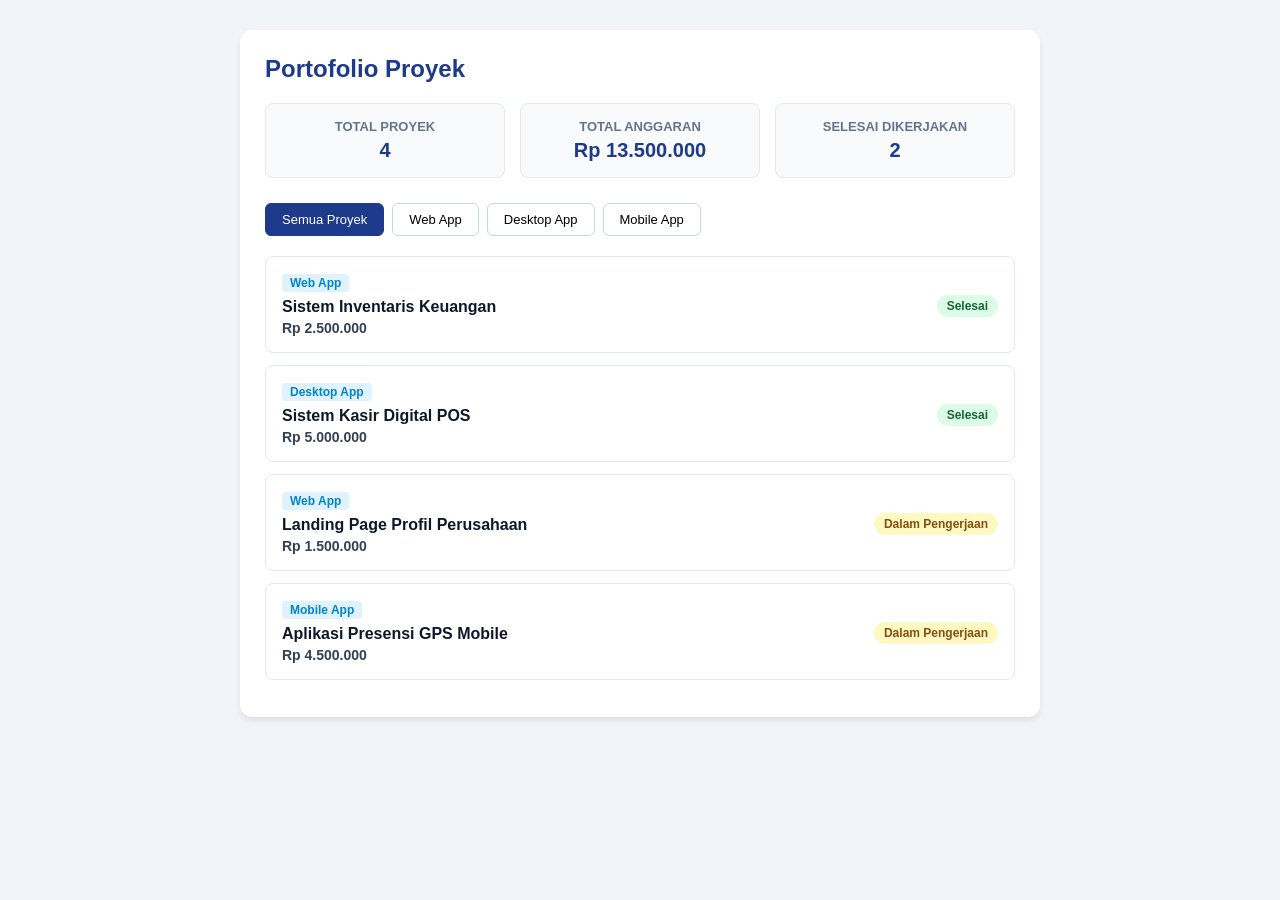
==== pertemuan_4/index.html @ dde12c88 "Menyelesaikan praktik modul 4 logika javascript & integrasi DOM" ====
<!DOCTYPE html>
<html lang="id">
<head>
  <meta charset="UTF-8">
  <meta name="viewport" content="width=device-width, initial-scale=1.0">
  <title>Dashboard Portofolio Proyek - Modul 4</title>
  <style>
    * {
      box-sizing: border-box;
      margin: 0;
      padding: 0;
      font-family: 'Segoe UI', Tahoma, Geneva, sans-serif;
    }

    body {
      background-color: #f1f5f9;
      color: #0f172a;
      padding: 30px 15px;
    }

    .container {
      max-width: 800px;
      margin: 0 auto;
      background: #ffffff;
      border-radius: 12px;
      padding: 25px;
      box-shadow: 0 4px 6px -1px rgba(0, 0, 0, 0.1);
    }

    h1 {
      color: #1e3a8a;
      font-size: 24px;
      margin-bottom: 5px;
    }

    p.subtitle {
      color: #64748b;
      margin-bottom: 20px;
      font-size: 14px;
    }

    .stats-grid {
      display: grid;
      grid-template-columns: repeat(auto-fit, minmax(200px, 1fr));
      gap: 15px;
      margin-bottom: 25px;
    }

    .stat-card {
      background: #f8fafc;
      border: 1px solid #e2e8f0;
      border-radius: 8px;
      padding: 15px;
      text-align: center;
    }

    .stat-card h3 {
      font-size: 13px;
      color: #64748b;
      text-transform: uppercase;
      margin-bottom: 5px;
    }

    .stat-card p {
      font-size: 20px;
      font-weight: bold;
      color: #1e3a8a;
    }

    .filter-group {
      display: flex;
      gap: 8px;
      margin-bottom: 20px;
      flex-wrap: wrap;
    }

    .btn-filter {
      padding: 8px 16px;
      border: 1px solid #cbd5e1;
      background: #ffffff;
      border-radius: 6px;
      cursor: pointer;
      font-size: 13px;
      font-weight: 500;
      transition: all 0.2s;
    }

    .btn-filter.active,
    .btn-filter:hover {
      background: #1e3a8a;
      color: #ffffff;
      border-color: #1e3a8a;
    }

    .project-card {
      border: 1px solid #e2e8f0;
      border-radius: 8px;
      padding: 16px;
      margin-bottom: 12px;
      display: flex;
      justify-content: space-between;
      align-items: center;
      background: #ffffff;
      transition: transform 0.15s ease;
    }

    .project-card:hover {
      transform: translateY(-2px);
      box-shadow: 0 4px 6px rgba(0, 0, 0, 0.05);
    }

    .project-info h4 {
      font-size: 16px;
      color: #0f172a;
      margin-bottom: 4px;
    }

    .project-category {
      display: inline-block;
      font-size: 12px;
      color: #0284c7;
      background: #e0f2fe;
      padding: 2px 8px;
      border-radius: 4px;
      margin-bottom: 6px;
      font-weight: 600;
    }

    .project-budget {
      font-size: 14px;
      color: #334155;
      font-weight: 600;
    }

    .badge {
      padding: 4px 10px;
      border-radius: 20px;
      font-size: 12px;
      font-weight: 600;
    }

    .badge-success {
      background: #dcfce7;
      color: #166534;
    }

    .badge-pending {
      background: #fef9c3;
      color: #854d0e;
    }
  </style>
</head>

<body>
  <div class="container">
    <h1>Portofolio Proyek</h1>

    <p class="subtitle">
    </p>

    <div class="stats-grid">
      <div class="stat-card">
        <h3>Total Proyek</h3>
        <p id="stat-total-projects">0</p>
      </div>

      <div class="stat-card">
        <h3>Total Anggaran</h3>
        <p id="stat-total-budget">Rp 0</p>
      </div>

      <div class="stat-card">
        <h3>Selesai Dikerjakan</h3>
        <p id="stat-completed-projects">0</p>
      </div>
    </div>

    <div class="filter-group">
      <button class="btn-filter active" data-category="Semua">
        Semua Proyek
      </button>

      <button class="btn-filter" data-category="Web App">
        Web App
      </button>

      <button class="btn-filter" data-category="Desktop App">
        Desktop App
      </button>

      <button class="btn-filter" data-category="Mobile App">
        Mobile App
      </button>
    </div>

    <div id="project-list"></div>
  </div>

  <script src="main.js"></script>
</body>
</html>
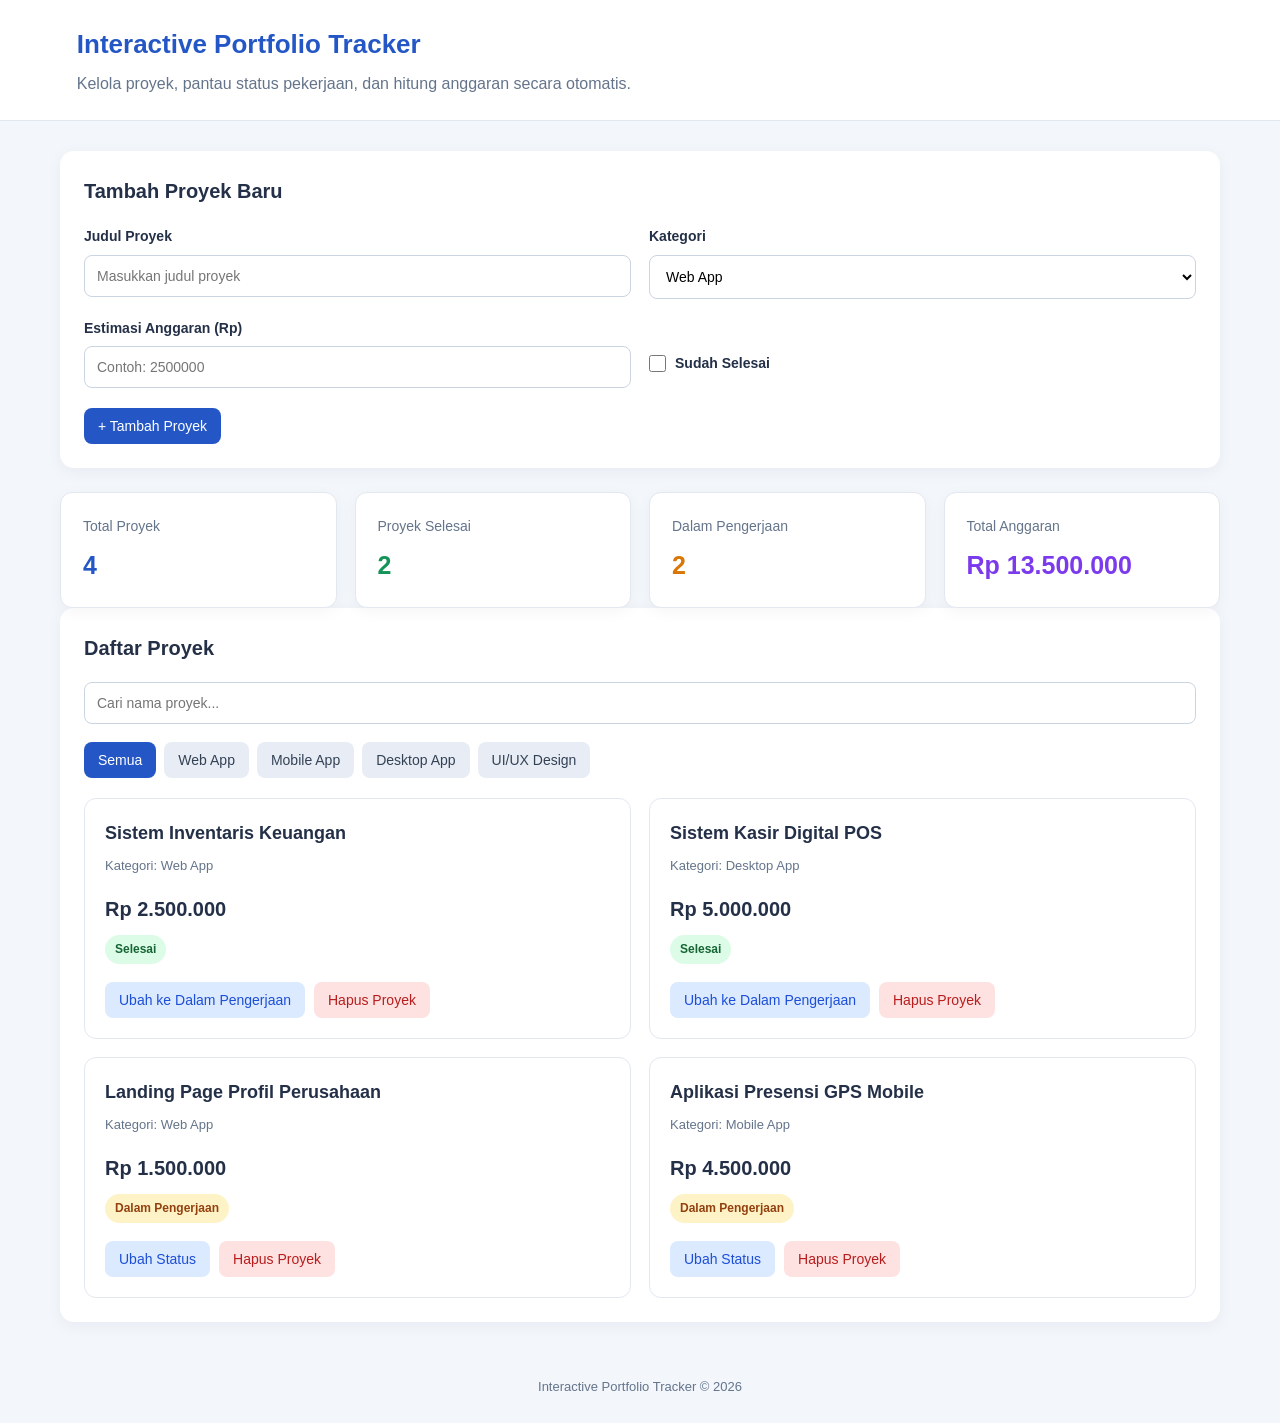
==== commit e30eafe7: "Menyelesaikan tugas manajemen portofolio interaktif" ====
--- a/pertemuan_4/index.html
+++ b/pertemuan_4/index.html
@@ -1,201 +1,418 @@
+
 <!DOCTYPE html>
 <html lang="id">
 <head>
-  <meta charset="UTF-8">
-  <meta name="viewport" content="width=device-width, initial-scale=1.0">
-  <title>Dashboard Portofolio Proyek - Modul 4</title>
-  <style>
-    * {
-      box-sizing: border-box;
-      margin: 0;
-      padding: 0;
-      font-family: 'Segoe UI', Tahoma, Geneva, sans-serif;
-    }
-
-    body {
-      background-color: #f1f5f9;
-      color: #0f172a;
-      padding: 30px 15px;
-    }
-
-    .container {
-      max-width: 800px;
-      margin: 0 auto;
-      background: #ffffff;
-      border-radius: 12px;
-      padding: 25px;
-      box-shadow: 0 4px 6px -1px rgba(0, 0, 0, 0.1);
-    }
-
-    h1 {
-      color: #1e3a8a;
-      font-size: 24px;
-      margin-bottom: 5px;
-    }
-
-    p.subtitle {
-      color: #64748b;
-      margin-bottom: 20px;
-      font-size: 14px;
-    }
-
-    .stats-grid {
-      display: grid;
-      grid-template-columns: repeat(auto-fit, minmax(200px, 1fr));
-      gap: 15px;
-      margin-bottom: 25px;
-    }
-
-    .stat-card {
-      background: #f8fafc;
-      border: 1px solid #e2e8f0;
-      border-radius: 8px;
-      padding: 15px;
-      text-align: center;
-    }
-
-    .stat-card h3 {
-      font-size: 13px;
-      color: #64748b;
-      text-transform: uppercase;
-      margin-bottom: 5px;
-    }
-
-    .stat-card p {
-      font-size: 20px;
-      font-weight: bold;
-      color: #1e3a8a;
-    }
-
-    .filter-group {
-      display: flex;
-      gap: 8px;
-      margin-bottom: 20px;
-      flex-wrap: wrap;
-    }
-
-    .btn-filter {
-      padding: 8px 16px;
-      border: 1px solid #cbd5e1;
-      background: #ffffff;
-      border-radius: 6px;
-      cursor: pointer;
-      font-size: 13px;
-      font-weight: 500;
-      transition: all 0.2s;
-    }
-
-    .btn-filter.active,
-    .btn-filter:hover {
-      background: #1e3a8a;
-      color: #ffffff;
-      border-color: #1e3a8a;
-    }
-
-    .project-card {
-      border: 1px solid #e2e8f0;
-      border-radius: 8px;
-      padding: 16px;
-      margin-bottom: 12px;
-      display: flex;
-      justify-content: space-between;
-      align-items: center;
-      background: #ffffff;
-      transition: transform 0.15s ease;
-    }
-
-    .project-card:hover {
-      transform: translateY(-2px);
-      box-shadow: 0 4px 6px rgba(0, 0, 0, 0.05);
-    }
-
-    .project-info h4 {
-      font-size: 16px;
-      color: #0f172a;
-      margin-bottom: 4px;
-    }
-
-    .project-category {
-      display: inline-block;
-      font-size: 12px;
-      color: #0284c7;
-      background: #e0f2fe;
-      padding: 2px 8px;
-      border-radius: 4px;
-      margin-bottom: 6px;
-      font-weight: 600;
-    }
-
-    .project-budget {
-      font-size: 14px;
-      color: #334155;
-      font-weight: 600;
-    }
-
-    .badge {
-      padding: 4px 10px;
-      border-radius: 20px;
-      font-size: 12px;
-      font-weight: 600;
-    }
-
-    .badge-success {
-      background: #dcfce7;
-      color: #166534;
-    }
-
-    .badge-pending {
-      background: #fef9c3;
-      color: #854d0e;
-    }
-  </style>
+    <meta charset="UTF-8">
+    <meta name="viewport" content="width=device-width, initial-scale=1.0">
+    <title>Interactive Portfolio Tracker</title>
+
+    <style>
+        * {
+            margin: 0;
+            padding: 0;
+            box-sizing: border-box;
+        }
+
+        body {
+            font-family: Arial, sans-serif;
+            background: #f3f6fb;
+            color: #243047;
+            line-height: 1.6;
+        }
+
+        header {
+            background: #ffffff;
+            padding: 24px 6%;
+            border-bottom: 1px solid #e2e8f0;
+        }
+
+        header h1 {
+            color: #2457c5;
+            font-size: 26px;
+        }
+
+        header p {
+            color: #64748b;
+            margin-top: 5px;
+        }
+
+        main {
+            max-width: 1200px;
+            margin: 30px auto;
+            padding: 0 20px;
+        }
+
+        .section {
+            background: #ffffff;
+            padding: 24px;
+            border-radius: 14px;
+            margin-bottom: 24px;
+            box-shadow: 0 4px 16px rgba(15, 23, 42, 0.05);
+        }
+
+        .section h2 {
+            font-size: 20px;
+            margin-bottom: 18px;
+        }
+
+        .form-grid {
+            display: grid;
+            grid-template-columns: repeat(2, minmax(0, 1fr));
+            gap: 18px;
+        }
+
+        .form-group {
+            display: flex;
+            flex-direction: column;
+            gap: 7px;
+        }
+
+        label {
+            font-weight: 600;
+            font-size: 14px;
+        }
+
+        input:not([type="checkbox"]),
+        select {
+            width: 100%;
+            padding: 12px;
+            border: 1px solid #cbd5e1;
+            border-radius: 8px;
+            font-size: 14px;
+            background: #fff;
+        }
+
+        input:focus,
+        select:focus {
+            outline: 2px solid #bfdbfe;
+            border-color: #2563eb;
+        }
+
+        .checkbox-group {
+            display: flex;
+            align-items: center;
+            gap: 9px;
+            margin-top: 22px;
+        }
+
+        .checkbox-group input {
+            width: 17px;
+            height: 17px;
+        }
+
+        button {
+            border: none;
+            border-radius: 8px;
+            padding: 10px 14px;
+            font-size: 14px;
+            cursor: pointer;
+            transition: 0.2s;
+        }
+
+        button:hover {
+            opacity: 0.85;
+        }
+
+        .btn-primary {
+            background: #2457c5;
+            color: white;
+            margin-top: 20px;
+        }
+
+        .stats-grid {
+            display: grid;
+            grid-template-columns: repeat(4, minmax(0, 1fr));
+            gap: 18px;
+        }
+
+        .stat-card {
+            background: #ffffff;
+            padding: 22px;
+            border-radius: 12px;
+            border: 1px solid #e2e8f0;
+            box-shadow: 0 4px 16px rgba(15, 23, 42, 0.04);
+        }
+
+        .stat-card p {
+            color: #64748b;
+            font-size: 14px;
+        }
+
+        .stat-card h3 {
+            font-size: 25px;
+            margin-top: 8px;
+            overflow-wrap: anywhere;
+        }
+
+        .stat-card.blue h3 { color: #2457c5; }
+        .stat-card.green h3 { color: #15945a; }
+        .stat-card.orange h3 { color: #d97706; }
+        .stat-card.purple h3 { color: #7c3aed; }
+
+        .toolbar {
+            display: flex;
+            gap: 12px;
+            margin-bottom: 18px;
+            flex-wrap: wrap;
+        }
+
+        .search-box {
+            flex: 1;
+            min-width: 220px;
+        }
+
+        .filter-buttons {
+            display: flex;
+            flex-wrap: wrap;
+            gap: 8px;
+            margin-bottom: 20px;
+        }
+
+        .filter-btn {
+            background: #e8edf5;
+            color: #334155;
+        }
+
+        .filter-btn.active {
+            background: #2457c5;
+            color: #ffffff;
+        }
+
+        .project-list {
+            display: grid;
+            grid-template-columns: repeat(2, minmax(0, 1fr));
+            gap: 18px;
+        }
+
+        .project-card {
+            border: 1px solid #e2e8f0;
+            border-radius: 12px;
+            padding: 20px;
+            background: #ffffff;
+        }
+
+        .project-card h3 {
+            font-size: 18px;
+            overflow-wrap: anywhere;
+            margin-bottom: 8px;
+        }
+
+        .project-category {
+            color: #64748b;
+            font-size: 13px;
+        }
+
+        .project-budget {
+            font-size: 20px;
+            font-weight: bold;
+            margin: 16px 0 10px;
+        }
+
+        .status {
+            display: inline-block;
+            padding: 5px 10px;
+            border-radius: 20px;
+            font-size: 12px;
+            font-weight: bold;
+        }
+
+        .status.done {
+            color: #166534;
+            background: #dcfce7;
+        }
+
+        .status.pending {
+            color: #92400e;
+            background: #fef3c7;
+        }
+
+        .card-actions {
+            display: flex;
+            gap: 9px;
+            margin-top: 18px;
+            flex-wrap: wrap;
+        }
+
+        .btn-status {
+            background: #dbeafe;
+            color: #1d4ed8;
+        }
+
+        .btn-delete {
+            background: #fee2e2;
+            color: #b91c1c;
+        }
+
+        .empty-state {
+            grid-column: 1 / -1;
+            text-align: center;
+            color: #64748b;
+            padding: 35px 10px;
+            border: 1px dashed #cbd5e1;
+            border-radius: 10px;
+        }
+
+        footer {
+            text-align: center;
+            padding: 25px;
+            color: #64748b;
+            font-size: 13px;
+        }
+
+        @media (max-width: 850px) {
+            .stats-grid {
+                grid-template-columns: repeat(2, minmax(0, 1fr));
+            }
+
+            .project-list {
+                grid-template-columns: 1fr;
+            }
+        }
+
+        @media (max-width: 550px) {
+            header {
+                padding: 20px;
+            }
+
+            header h1 {
+                font-size: 22px;
+            }
+
+            main {
+                padding: 0 12px;
+                margin: 18px auto;
+            }
+
+            .section {
+                padding: 17px;
+            }
+
+            .form-grid {
+                grid-template-columns: 1fr;
+            }
+
+            .stats-grid {
+                gap: 10px;
+            }
+
+            .stat-card {
+                padding: 15px;
+            }
+
+            .stat-card h3 {
+                font-size: 20px;
+            }
+        }
+    </style>
 </head>
-
 <body>
-  <div class="container">
-    <h1>Portofolio Proyek</h1>
-
-    <p class="subtitle">
-    </p>
-
-    <div class="stats-grid">
-      <div class="stat-card">
-        <h3>Total Proyek</h3>
-        <p id="stat-total-projects">0</p>
-      </div>
-
-      <div class="stat-card">
-        <h3>Total Anggaran</h3>
-        <p id="stat-total-budget">Rp 0</p>
-      </div>
-
-      <div class="stat-card">
-        <h3>Selesai Dikerjakan</h3>
-        <p id="stat-completed-projects">0</p>
-      </div>
-    </div>
-
-    <div class="filter-group">
-      <button class="btn-filter active" data-category="Semua">
-        Semua Proyek
-      </button>
-
-      <button class="btn-filter" data-category="Web App">
-        Web App
-      </button>
-
-      <button class="btn-filter" data-category="Desktop App">
-        Desktop App
-      </button>
-
-      <button class="btn-filter" data-category="Mobile App">
-        Mobile App
-      </button>
-    </div>
-
-    <div id="project-list"></div>
-  </div>
-
-  <script src="main.js"></script>
+
+    <header>
+        <h1>Interactive Portfolio Tracker</h1>
+        <p>Kelola proyek, pantau status pekerjaan, dan hitung anggaran secara otomatis.</p>
+    </header>
+
+    <main>
+        <section class="section">
+            <h2>Tambah Proyek Baru</h2>
+
+            <form id="project-form">
+                <div class="form-grid">
+                    <div class="form-group">
+                        <label for="project-title">Judul Proyek</label>
+                        <input
+                            type="text"
+                            id="project-title"
+                            placeholder="Masukkan judul proyek"
+                            required
+                        >
+                    </div>
+
+                    <div class="form-group">
+                        <label for="project-category">Kategori</label>
+                        <select id="project-category" required>
+                            <option value="Web App">Web App</option>
+                            <option value="Mobile App">Mobile App</option>
+                            <option value="Desktop App">Desktop App</option>
+                            <option value="UI/UX Design">UI/UX Design</option>
+                        </select>
+                    </div>
+
+                    <div class="form-group">
+                        <label for="project-budget">Estimasi Anggaran (Rp)</label>
+                        <input
+                            type="number"
+                            id="project-budget"
+                            placeholder="Contoh: 2500000"
+                            min="1"
+                            step="any"
+                            required
+                        >
+                    </div>
+
+                    <div class="checkbox-group">
+                        <input type="checkbox" id="project-completed">
+                        <label for="project-completed">Sudah Selesai</label>
+                    </div>
+                </div>
+
+                <button type="submit" class="btn-primary">
+                    + Tambah Proyek
+                </button>
+            </form>
+        </section>
+
+        <section class="stats-grid" aria-label="Ringkasan finansial">
+            <div class="stat-card blue">
+                <p>Total Proyek</p>
+                <h3 id="total-projects">0</h3>
+            </div>
+
+            <div class="stat-card green">
+                <p>Proyek Selesai</p>
+                <h3 id="completed-projects">0</h3>
+            </div>
+
+            <div class="stat-card orange">
+                <p>Dalam Pengerjaan</p>
+                <h3 id="ongoing-projects">0</h3>
+            </div>
+
+            <div class="stat-card purple">
+                <p>Total Anggaran</p>
+                <h3 id="total-budget">Rp0</h3>
+            </div>
+        </section>
+
+        <section class="section">
+            <h2>Daftar Proyek</h2>
+
+            <div class="toolbar">
+                <input
+                    type="search"
+                    id="search-input"
+                    class="search-box"
+                    placeholder="Cari nama proyek..."
+                    aria-label="Cari nama proyek"
+                >
+            </div>
+
+            <div class="filter-buttons">
+                <button type="button" class="filter-btn active" data-category="Semua">Semua</button>
+                <button type="button" class="filter-btn" data-category="Web App">Web App</button>
+                <button type="button" class="filter-btn" data-category="Mobile App">Mobile App</button>
+                <button type="button" class="filter-btn" data-category="Desktop App">Desktop App</button>
+                <button type="button" class="filter-btn" data-category="UI/UX Design">UI/UX Design</button>
+            </div>
+
+            <div id="project-list" class="project-list"></div>
+        </section>
+    </main>
+
+    <footer>
+        Interactive Portfolio Tracker &copy; 2026
+    </footer>
+
+    <script src="main.js"></script>
 </body>
-</html>+</html>
